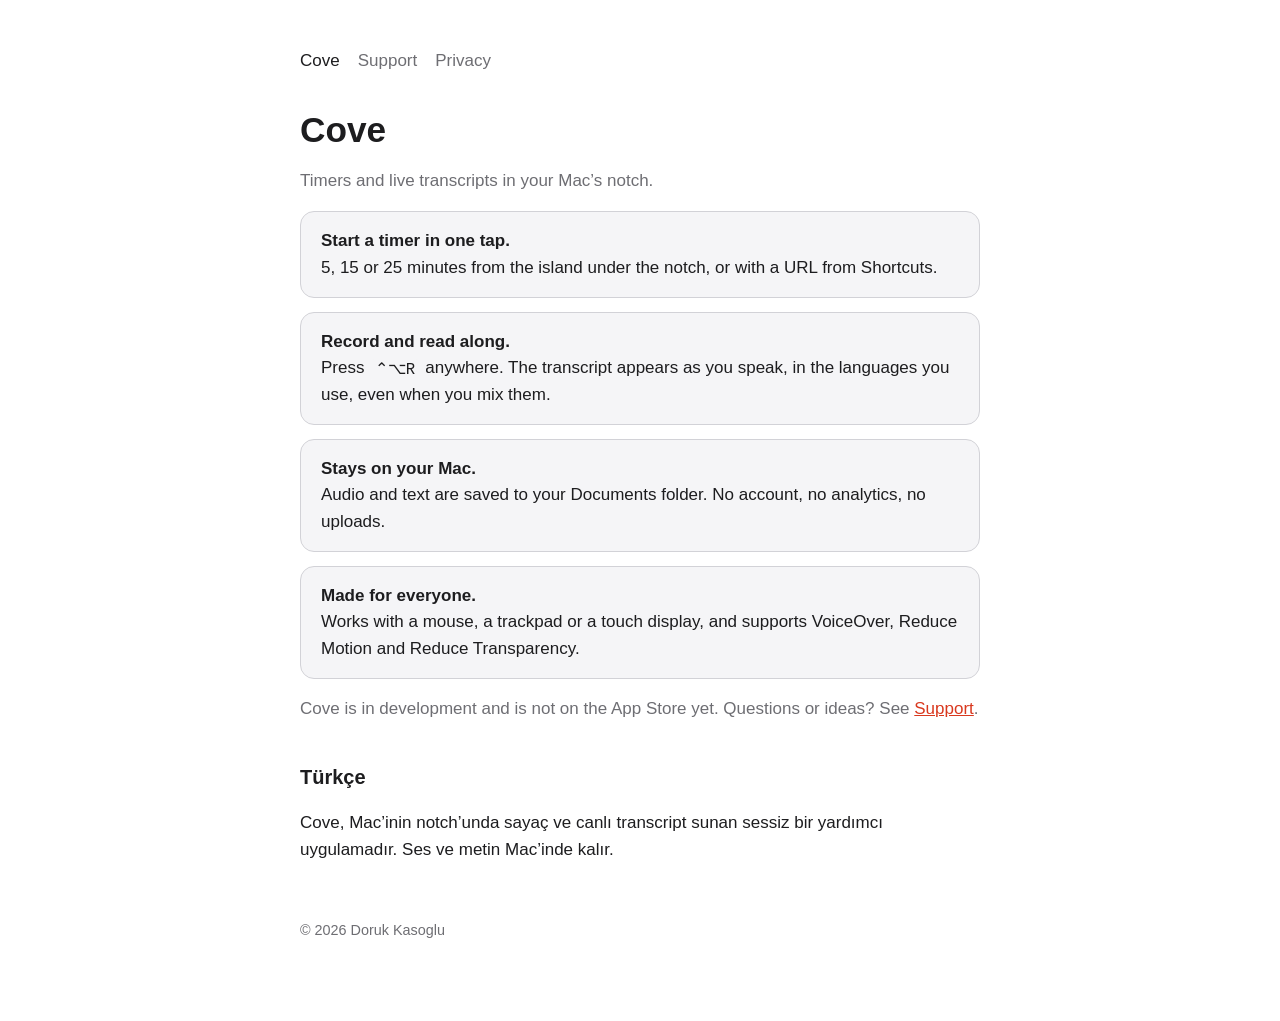
==== index.html @ 075121c5 "Add Cove landing, support and privacy pages" ====
<!doctype html>
<html lang="en"><head><meta charset="utf-8"><meta name="viewport" content="width=device-width, initial-scale=1">
<title>Cove: timers and live transcripts in your notch</title><meta name="description" content="A quiet utility for the Mac notch: timers, voice recording with live transcripts, all on your Mac.">
<style>
:root{--bg:#fff;--fg:#1d1d1f;--mut:#6e6e73;--acc:#d9381e;--card:#f5f5f7;--line:#d2d2d7}
@media (prefers-color-scheme:dark){:root{--bg:#111;--fg:#f5f5f7;--mut:#a1a1a6;--acc:#ff6a4d;--card:#1c1c1e;--line:#38383a}}
*{box-sizing:border-box}body{margin:0;background:var(--bg);color:var(--fg);font:17px/1.55 -apple-system,BlinkMacSystemFont,"SF Pro Text",Helvetica,Arial,sans-serif}
main{max-width:720px;margin:0 auto;padding:48px 20px 80px}nav{display:flex;gap:18px;flex-wrap:wrap;margin-bottom:36px}nav a{color:var(--mut);text-decoration:none}nav a:hover,nav a[aria-current]{color:var(--fg)}
h1{font-size:2.2rem;line-height:1.15;margin:0 0 .4em}h2{font-size:1.25rem;margin:2em 0 .4em}p,li{color:var(--fg)}.mut{color:var(--mut)}
a{color:var(--acc)}.card{background:var(--card);border:1px solid var(--line);border-radius:14px;padding:16px 20px;margin:14px 0}code{background:var(--card);padding:.1em .35em;border-radius:5px;font-size:.92em}
footer{margin-top:56px;color:var(--mut);font-size:.9rem}
</style></head><body><main>
<nav><a href="index.html" aria-current="page">Cove</a><a href="support.html" >Support</a><a href="privacy.html" >Privacy</a></nav>

<h1>Cove</h1>
<p class="mut">Timers and live transcripts in your Mac&rsquo;s notch.</p>
<div class="card"><strong>Start a timer in one tap.</strong><br>5, 15 or 25 minutes from the island under the notch, or with a URL from Shortcuts.</div>
<div class="card"><strong>Record and read along.</strong><br>Press <code>&#8963;&#8997;R</code> anywhere. The transcript appears as you speak, in the languages you use, even when you mix them.</div>
<div class="card"><strong>Stays on your Mac.</strong><br>Audio and text are saved to your Documents folder. No account, no analytics, no uploads.</div>
<div class="card"><strong>Made for everyone.</strong><br>Works with a mouse, a trackpad or a touch display, and supports VoiceOver, Reduce Motion and Reduce Transparency.</div>
<p class="mut">Cove is in development and is not on the App Store yet. Questions or ideas? See <a href="support.html">Support</a>.</p>
<h2>T&uuml;rk&ccedil;e</h2>
<p>Cove, Mac&rsquo;inin notch&rsquo;unda saya&ccedil; ve canl&#305; transcript sunan sessiz bir yard&#305;mc&#305; uygulamad&#305;r. Ses ve metin Mac&rsquo;inde kal&#305;r.</p>
<footer>&copy; 2026 Doruk Kasoglu</footer></main></body></html>
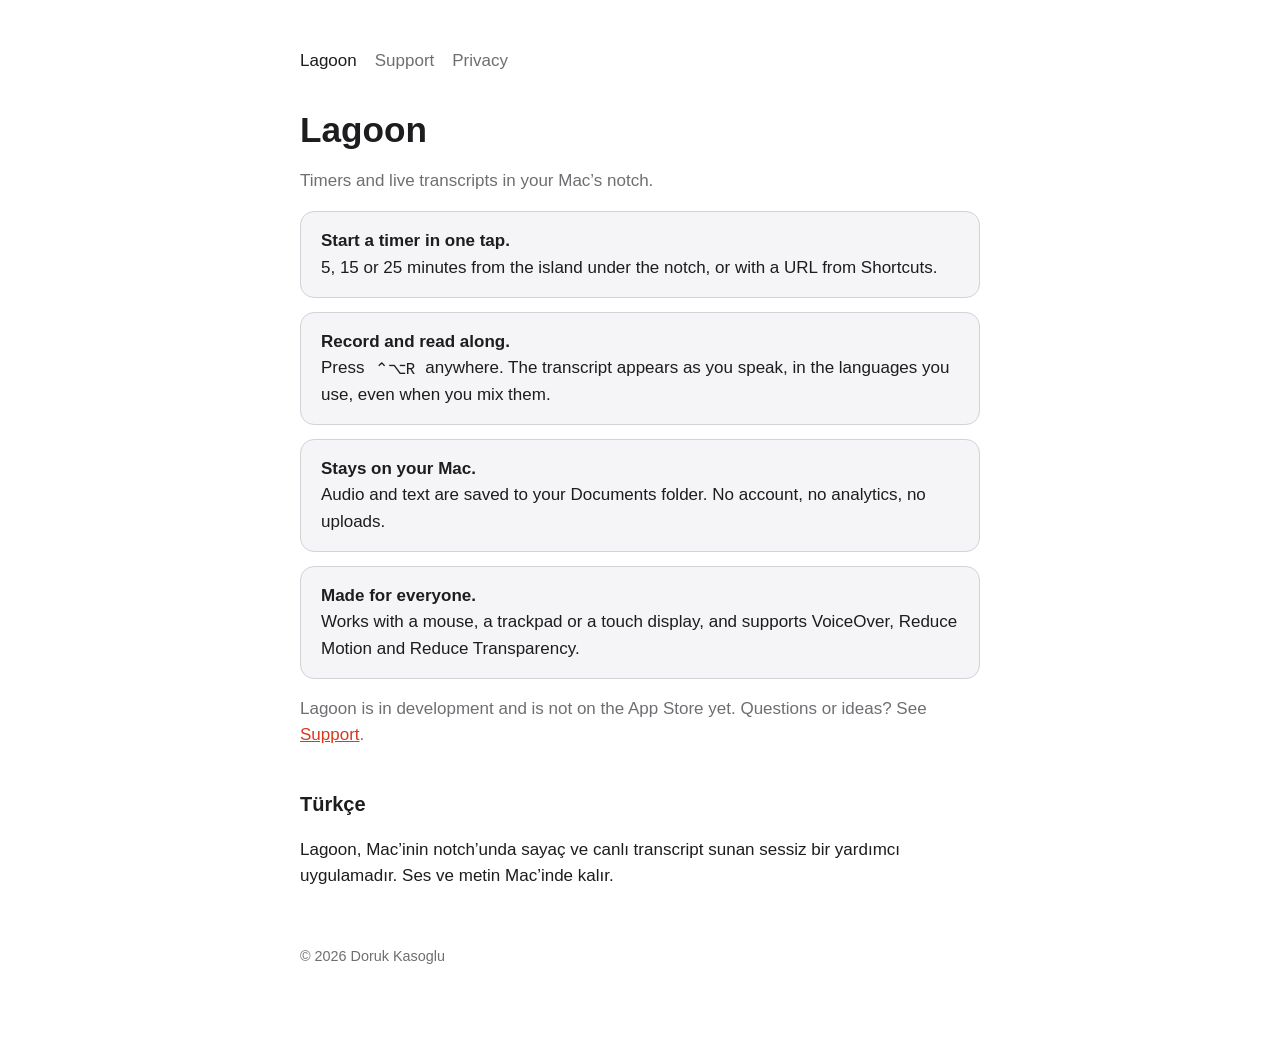
==== commit 76d05998: "Rename the site to Lagoon Co-Authored-By: Claude Sonnet 5.5 <noreply@anthropic.com>" ====
--- a/index.html
+++ b/index.html
@@ -1,6 +1,6 @@
 <!doctype html>
 <html lang="en"><head><meta charset="utf-8"><meta name="viewport" content="width=device-width, initial-scale=1">
-<title>Cove: timers and live transcripts in your notch</title><meta name="description" content="A quiet utility for the Mac notch: timers, voice recording with live transcripts, all on your Mac.">
+<title>Lagoon: timers and live transcripts in your notch</title><meta name="description" content="A quiet utility for the Mac notch: timers, voice recording with live transcripts, all on your Mac.">
 <style>
 :root{--bg:#fff;--fg:#1d1d1f;--mut:#6e6e73;--acc:#d9381e;--card:#f5f5f7;--line:#d2d2d7}
 @media (prefers-color-scheme:dark){:root{--bg:#111;--fg:#f5f5f7;--mut:#a1a1a6;--acc:#ff6a4d;--card:#1c1c1e;--line:#38383a}}
@@ -10,15 +10,15 @@
 a{color:var(--acc)}.card{background:var(--card);border:1px solid var(--line);border-radius:14px;padding:16px 20px;margin:14px 0}code{background:var(--card);padding:.1em .35em;border-radius:5px;font-size:.92em}
 footer{margin-top:56px;color:var(--mut);font-size:.9rem}
 </style></head><body><main>
-<nav><a href="index.html" aria-current="page">Cove</a><a href="support.html" >Support</a><a href="privacy.html" >Privacy</a></nav>
+<nav><a href="index.html" aria-current="page">Lagoon</a><a href="support.html" >Support</a><a href="privacy.html" >Privacy</a></nav>
 
-<h1>Cove</h1>
+<h1>Lagoon</h1>
 <p class="mut">Timers and live transcripts in your Mac&rsquo;s notch.</p>
 <div class="card"><strong>Start a timer in one tap.</strong><br>5, 15 or 25 minutes from the island under the notch, or with a URL from Shortcuts.</div>
 <div class="card"><strong>Record and read along.</strong><br>Press <code>&#8963;&#8997;R</code> anywhere. The transcript appears as you speak, in the languages you use, even when you mix them.</div>
 <div class="card"><strong>Stays on your Mac.</strong><br>Audio and text are saved to your Documents folder. No account, no analytics, no uploads.</div>
 <div class="card"><strong>Made for everyone.</strong><br>Works with a mouse, a trackpad or a touch display, and supports VoiceOver, Reduce Motion and Reduce Transparency.</div>
-<p class="mut">Cove is in development and is not on the App Store yet. Questions or ideas? See <a href="support.html">Support</a>.</p>
+<p class="mut">Lagoon is in development and is not on the App Store yet. Questions or ideas? See <a href="support.html">Support</a>.</p>
 <h2>T&uuml;rk&ccedil;e</h2>
-<p>Cove, Mac&rsquo;inin notch&rsquo;unda saya&ccedil; ve canl&#305; transcript sunan sessiz bir yard&#305;mc&#305; uygulamad&#305;r. Ses ve metin Mac&rsquo;inde kal&#305;r.</p>
+<p>Lagoon, Mac&rsquo;inin notch&rsquo;unda saya&ccedil; ve canl&#305; transcript sunan sessiz bir yard&#305;mc&#305; uygulamad&#305;r. Ses ve metin Mac&rsquo;inde kal&#305;r.</p>
 <footer>&copy; 2026 Doruk Kasoglu</footer></main></body></html>
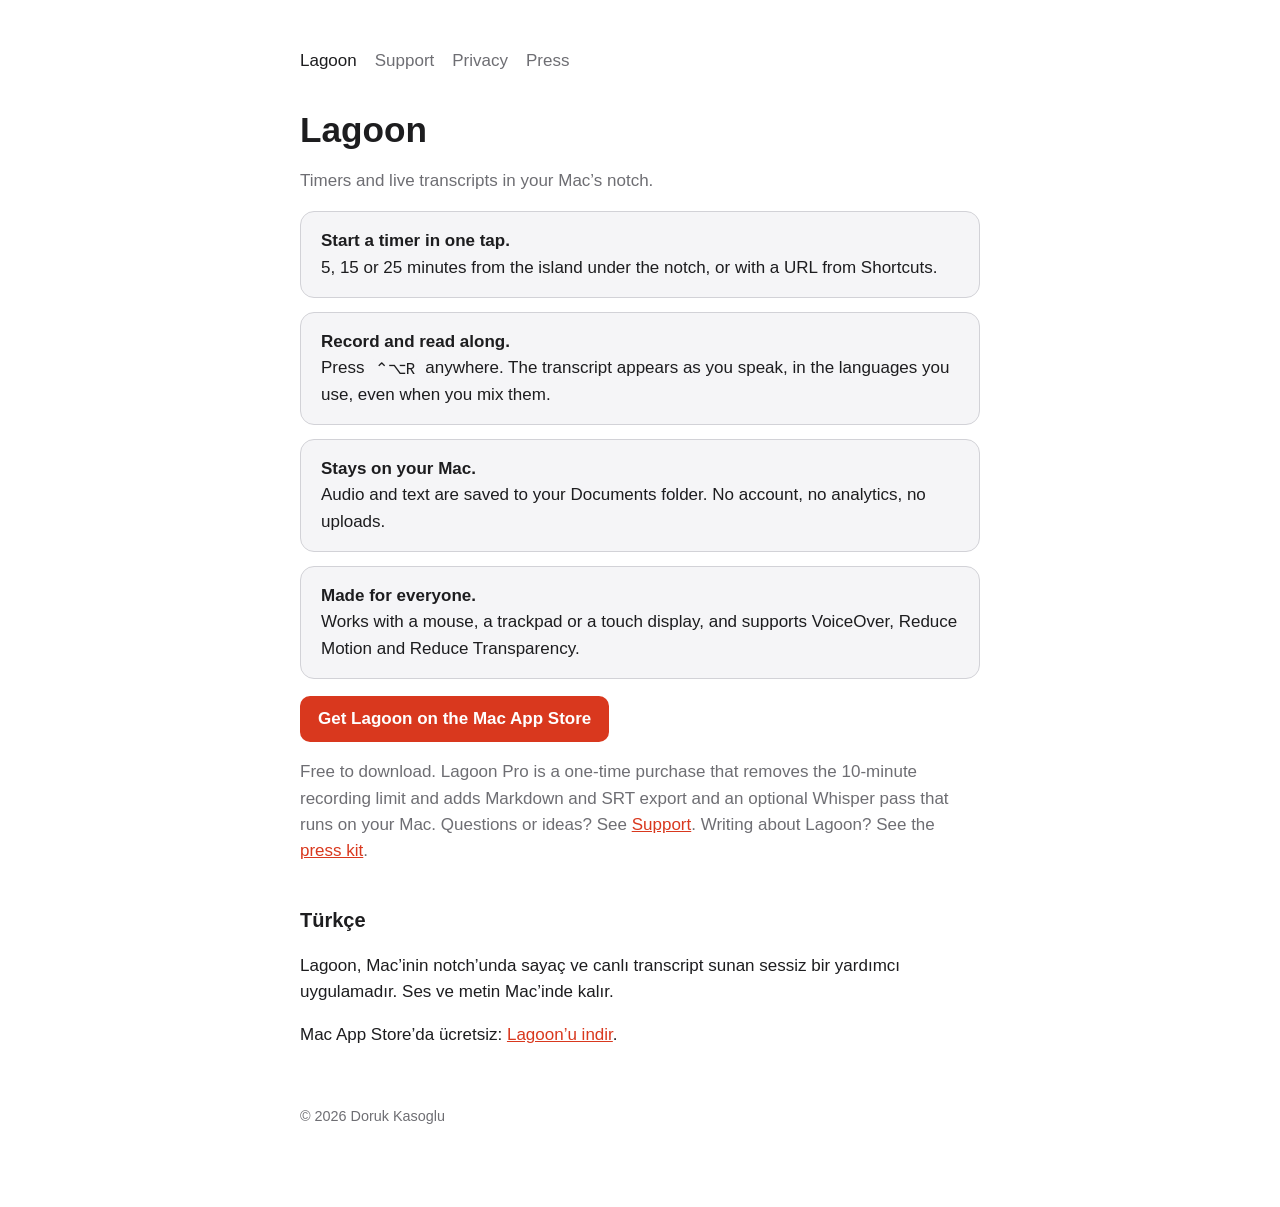
==== commit 7244801f: "Add press kit page and App Store link Co-Authored-By: Claude Opus 5.5 <noreply@anthropic.com> Claude" ====
--- a/index.html
+++ b/index.html
@@ -9,8 +9,9 @@
 h1{font-size:2.2rem;line-height:1.15;margin:0 0 .4em}h2{font-size:1.25rem;margin:2em 0 .4em}p,li{color:var(--fg)}.mut{color:var(--mut)}
 a{color:var(--acc)}.card{background:var(--card);border:1px solid var(--line);border-radius:14px;padding:16px 20px;margin:14px 0}code{background:var(--card);padding:.1em .35em;border-radius:5px;font-size:.92em}
 footer{margin-top:56px;color:var(--mut);font-size:.9rem}
+.btn{display:inline-block;background:var(--acc);color:#fff;text-decoration:none;padding:10px 18px;border-radius:10px;font-weight:600}
 </style></head><body><main>
-<nav><a href="index.html" aria-current="page">Lagoon</a><a href="support.html" >Support</a><a href="privacy.html" >Privacy</a></nav>
+<nav><a href="index.html" aria-current="page">Lagoon</a><a href="support.html" >Support</a><a href="privacy.html" >Privacy</a><a href="press.html" >Press</a></nav>
 
 <h1>Lagoon</h1>
 <p class="mut">Timers and live transcripts in your Mac&rsquo;s notch.</p>
@@ -18,7 +19,9 @@
 <div class="card"><strong>Record and read along.</strong><br>Press <code>&#8963;&#8997;R</code> anywhere. The transcript appears as you speak, in the languages you use, even when you mix them.</div>
 <div class="card"><strong>Stays on your Mac.</strong><br>Audio and text are saved to your Documents folder. No account, no analytics, no uploads.</div>
 <div class="card"><strong>Made for everyone.</strong><br>Works with a mouse, a trackpad or a touch display, and supports VoiceOver, Reduce Motion and Reduce Transparency.</div>
-<p class="mut">Lagoon is in development and is not on the App Store yet. Questions or ideas? See <a href="support.html">Support</a>.</p>
+<p><a class="btn" href="https://apps.apple.com/app/id6828983918">Get Lagoon on the Mac App Store</a></p>
+<p class="mut">Free to download. Lagoon Pro is a one-time purchase that removes the 10-minute recording limit and adds Markdown and SRT export and an optional Whisper pass that runs on your Mac. Questions or ideas? See <a href="support.html">Support</a>. Writing about Lagoon? See the <a href="press.html">press kit</a>.</p>
 <h2>T&uuml;rk&ccedil;e</h2>
 <p>Lagoon, Mac&rsquo;inin notch&rsquo;unda saya&ccedil; ve canl&#305; transcript sunan sessiz bir yard&#305;mc&#305; uygulamad&#305;r. Ses ve metin Mac&rsquo;inde kal&#305;r.</p>
+<p>Mac App Store&rsquo;da &uuml;cretsiz: <a href="https://apps.apple.com/tr/app/id6828983918">Lagoon&rsquo;u indir</a>.</p>
 <footer>&copy; 2026 Doruk Kasoglu</footer></main></body></html>
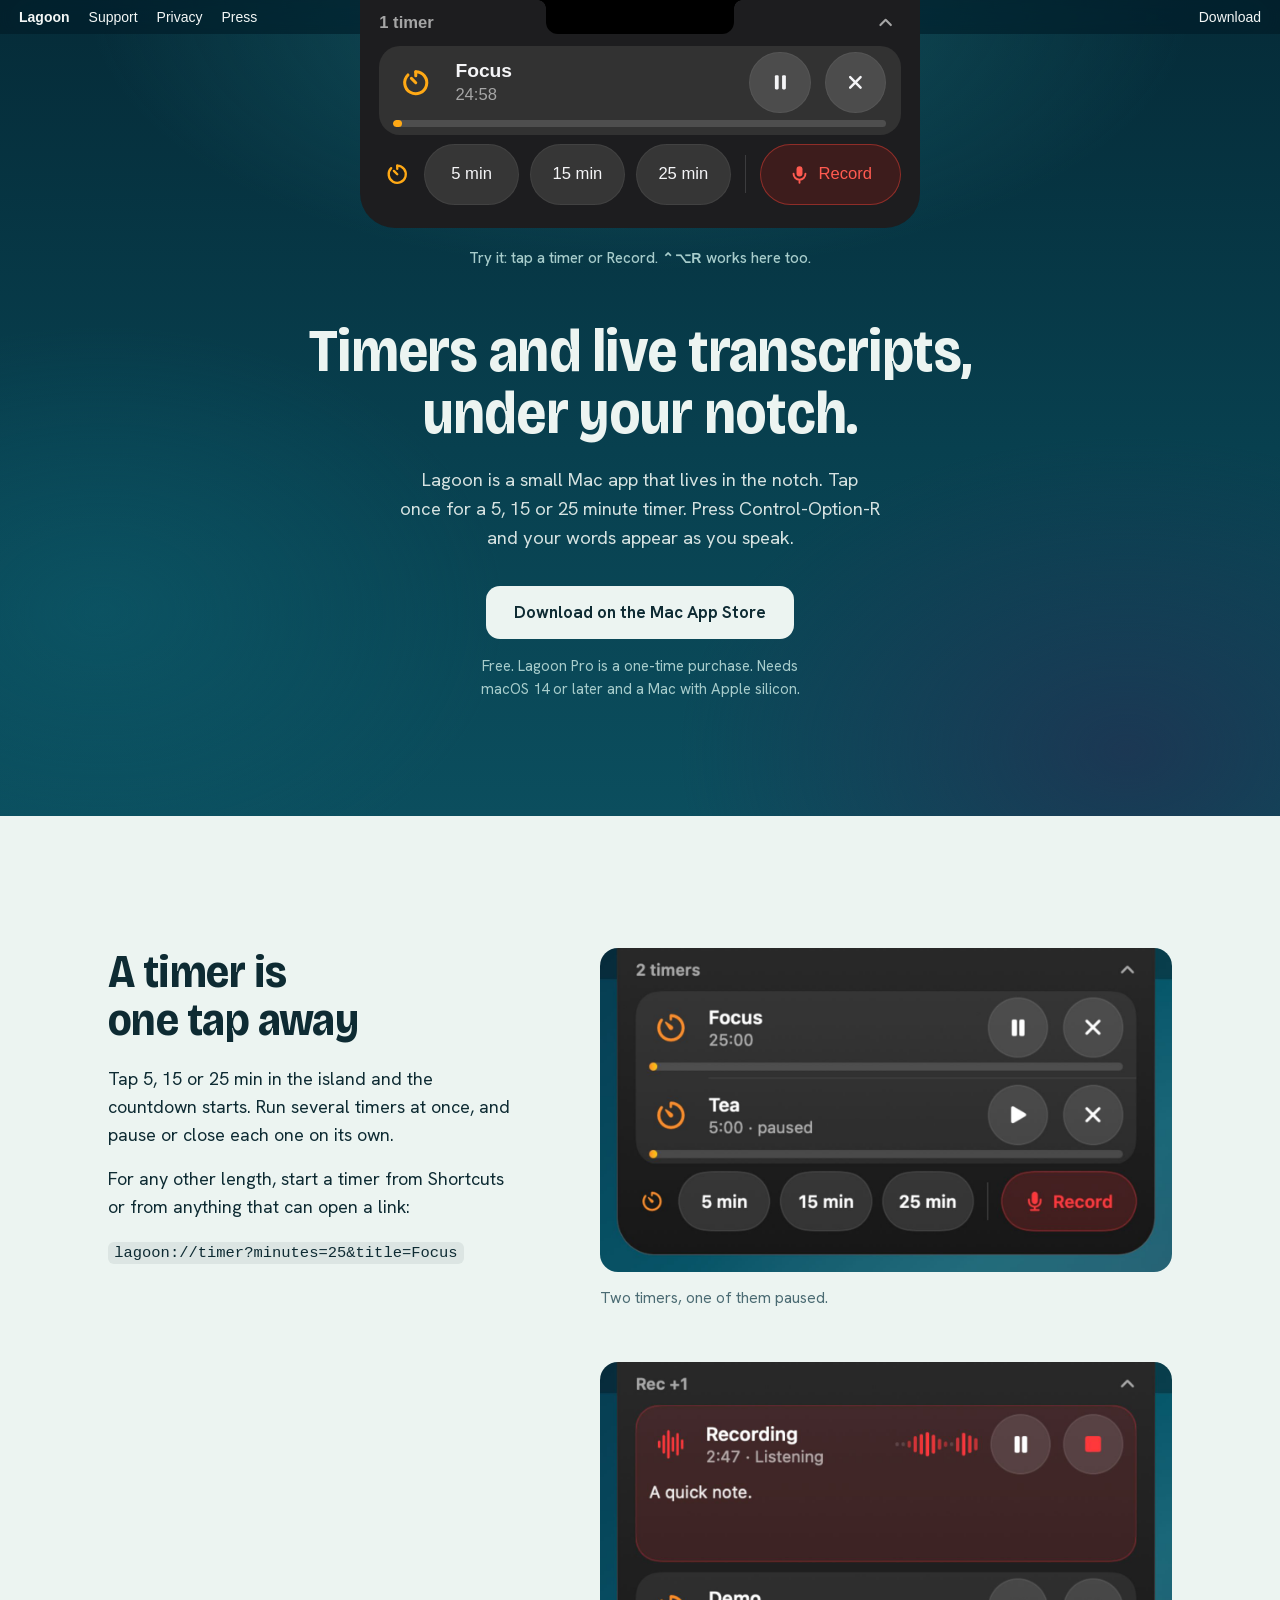
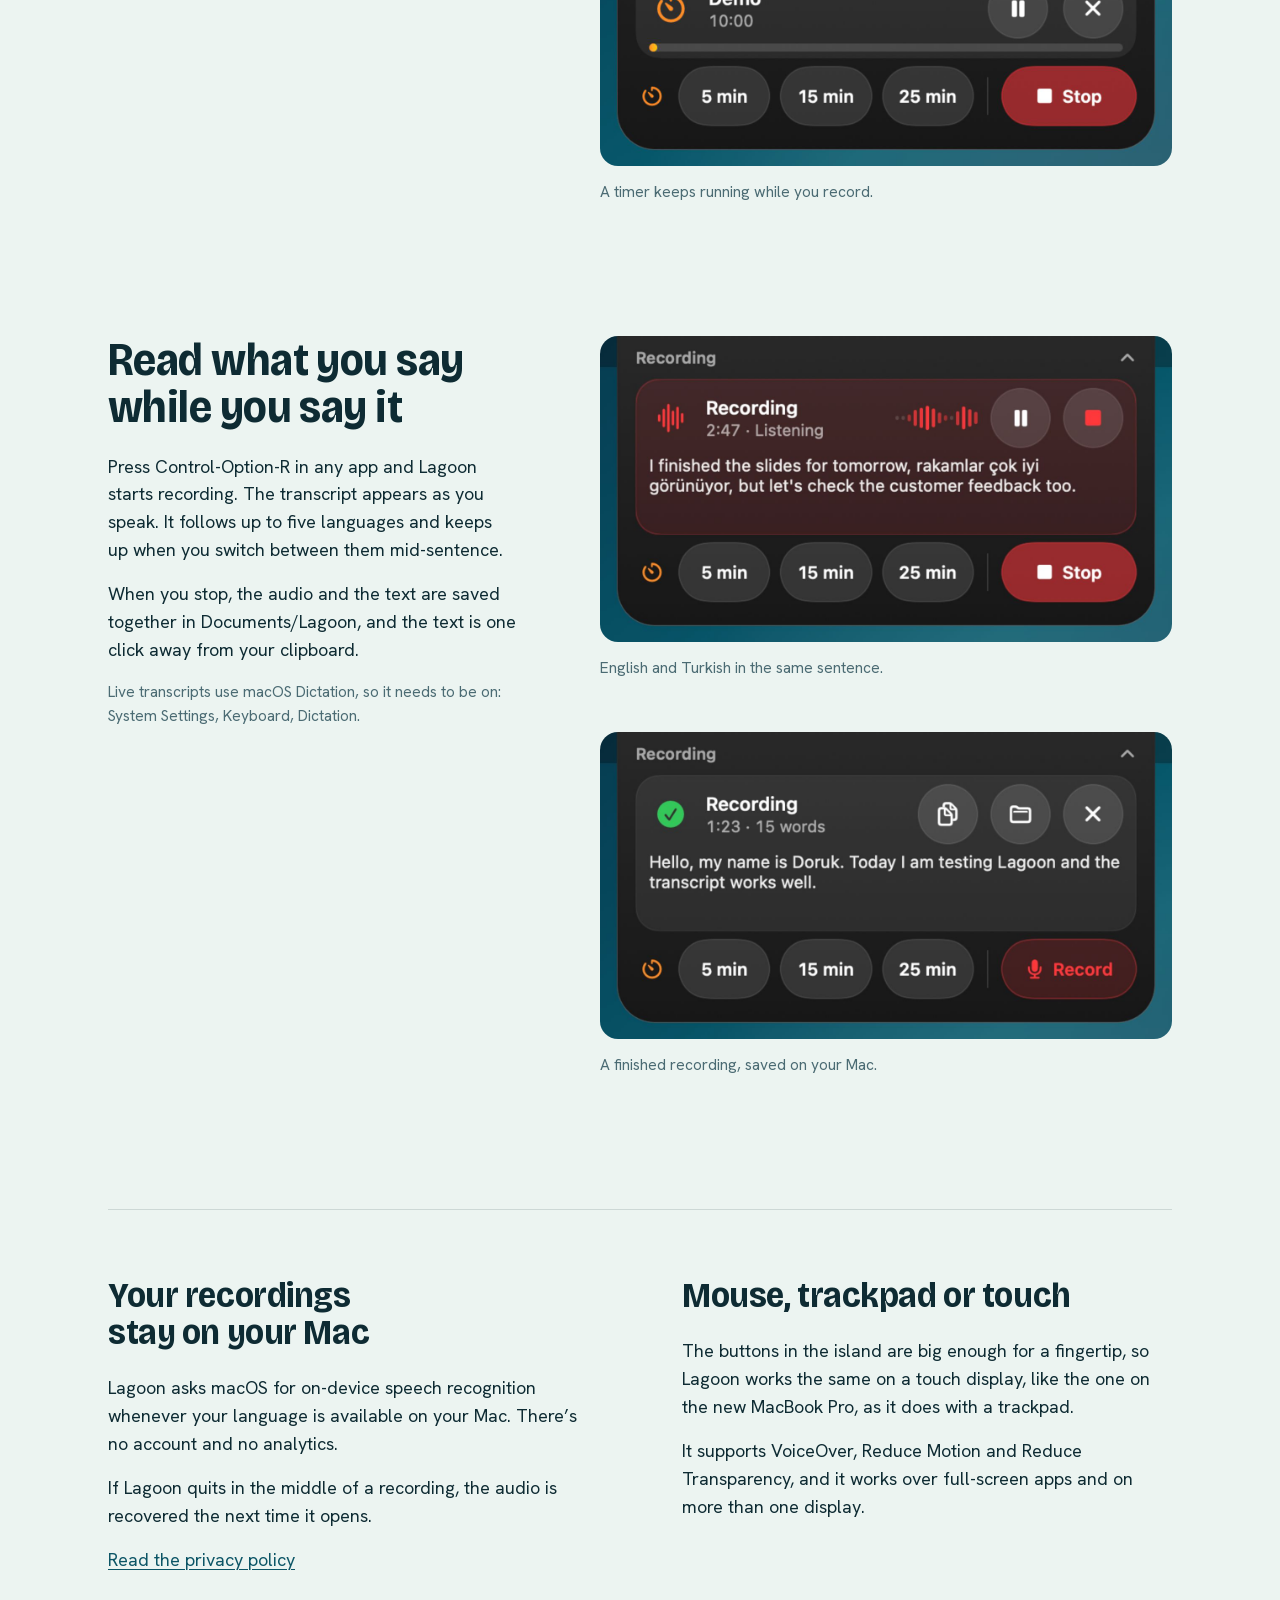
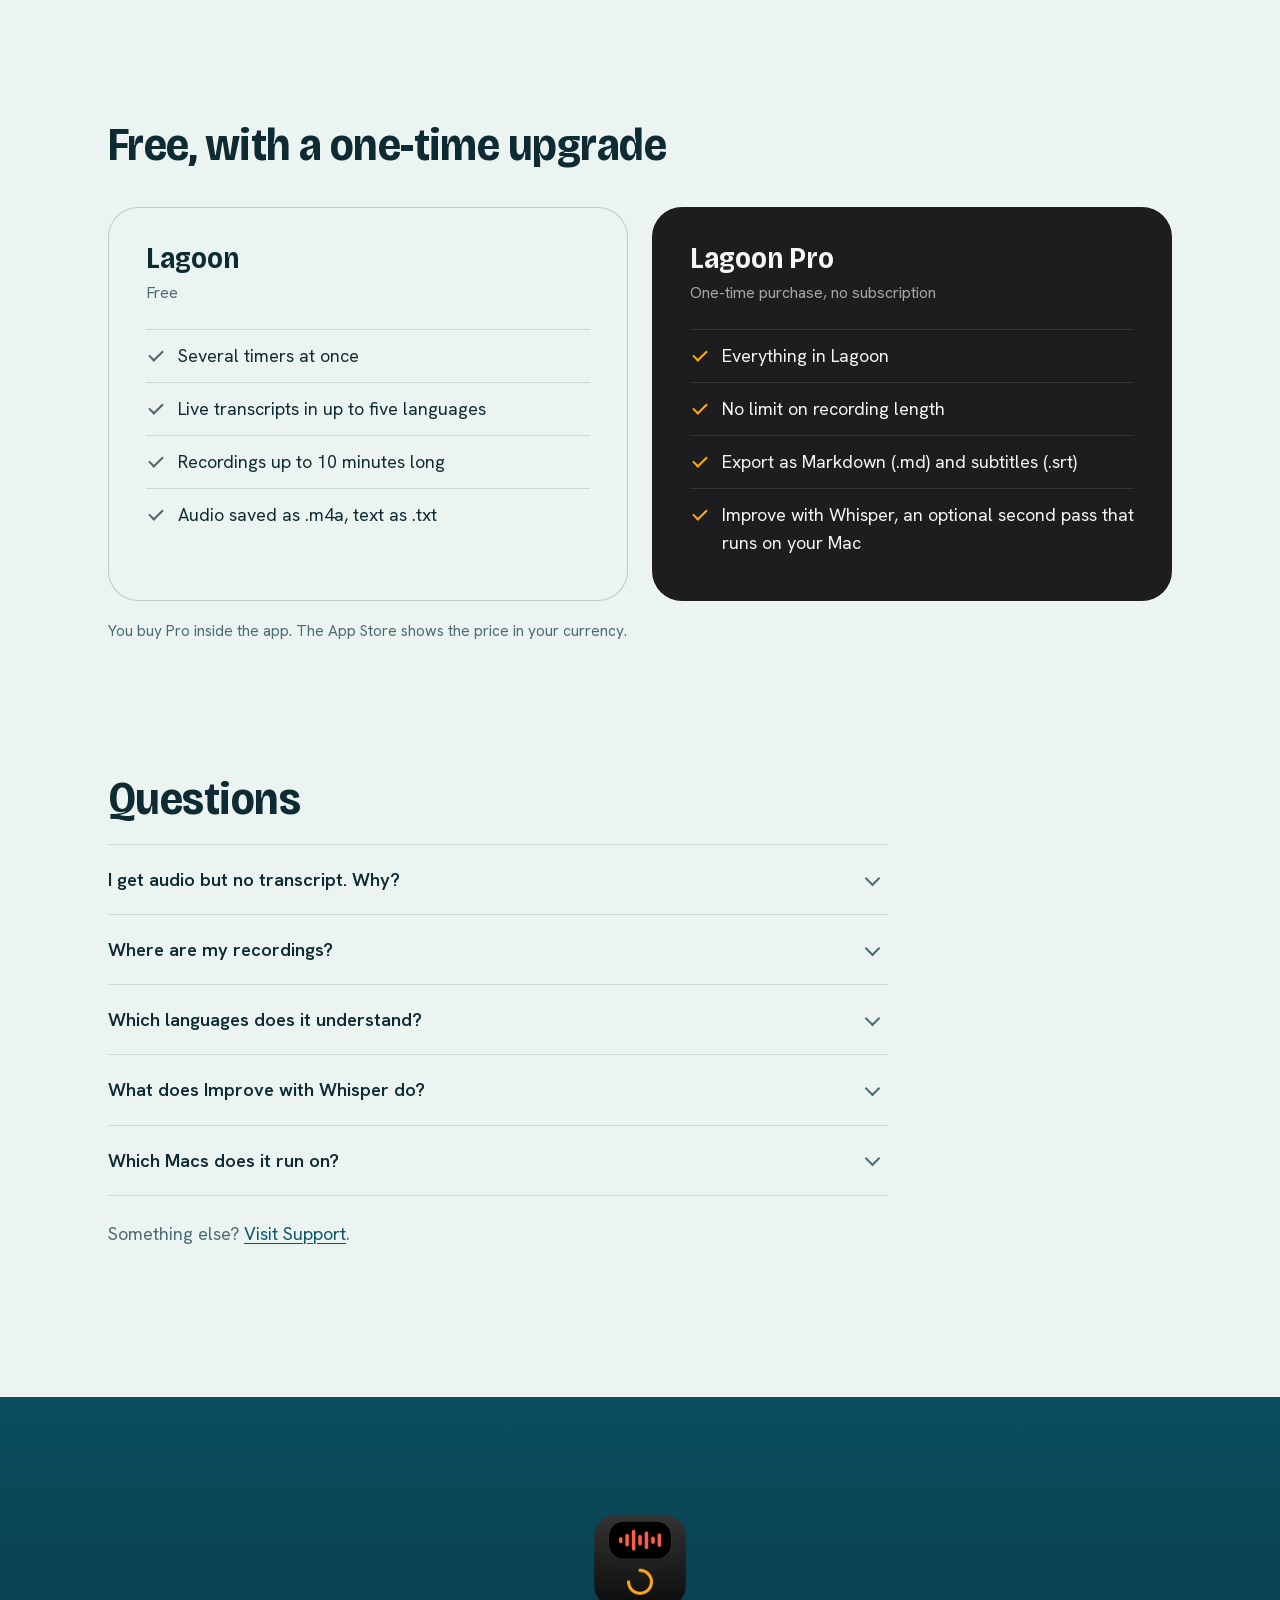
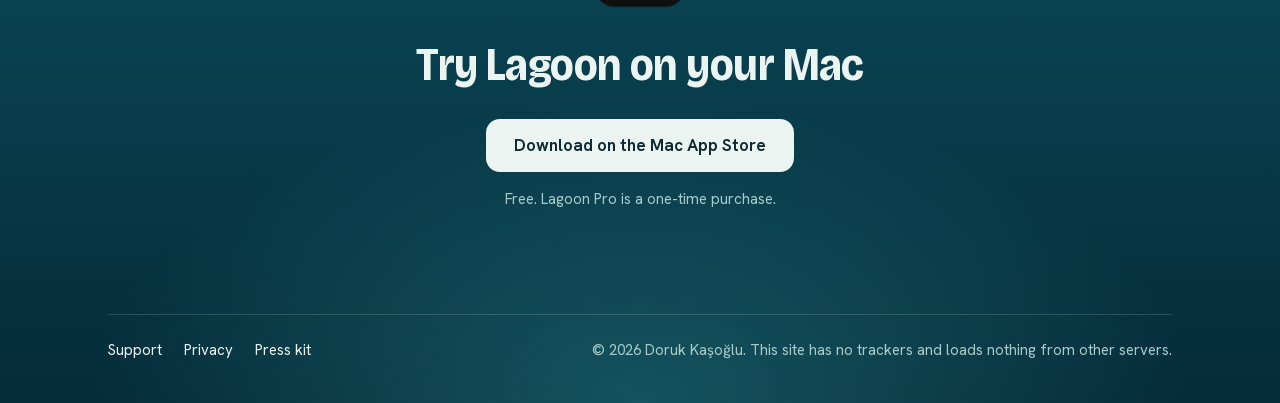
==== commit 118ce9e3: "Build the Lagoon landing page The home page is now a full landing page: the site navigation sits in " ====
--- a/index.html
+++ b/index.html
@@ -1,27 +1,187 @@
 <!doctype html>
-<html lang="en"><head><meta charset="utf-8"><meta name="viewport" content="width=device-width, initial-scale=1">
-<title>Lagoon: timers and live transcripts in your notch</title><meta name="description" content="A quiet utility for the Mac notch: timers, voice recording with live transcripts, all on your Mac.">
-<style>
-:root{--bg:#fff;--fg:#1d1d1f;--mut:#6e6e73;--acc:#d9381e;--card:#f5f5f7;--line:#d2d2d7}
-@media (prefers-color-scheme:dark){:root{--bg:#111;--fg:#f5f5f7;--mut:#a1a1a6;--acc:#ff6a4d;--card:#1c1c1e;--line:#38383a}}
-*{box-sizing:border-box}body{margin:0;background:var(--bg);color:var(--fg);font:17px/1.55 -apple-system,BlinkMacSystemFont,"SF Pro Text",Helvetica,Arial,sans-serif}
-main{max-width:720px;margin:0 auto;padding:48px 20px 80px}nav{display:flex;gap:18px;flex-wrap:wrap;margin-bottom:36px}nav a{color:var(--mut);text-decoration:none}nav a:hover,nav a[aria-current]{color:var(--fg)}
-h1{font-size:2.2rem;line-height:1.15;margin:0 0 .4em}h2{font-size:1.25rem;margin:2em 0 .4em}p,li{color:var(--fg)}.mut{color:var(--mut)}
-a{color:var(--acc)}.card{background:var(--card);border:1px solid var(--line);border-radius:14px;padding:16px 20px;margin:14px 0}code{background:var(--card);padding:.1em .35em;border-radius:5px;font-size:.92em}
-footer{margin-top:56px;color:var(--mut);font-size:.9rem}
-.btn{display:inline-block;background:var(--acc);color:#fff;text-decoration:none;padding:10px 18px;border-radius:10px;font-weight:600}
-</style></head><body><main>
-<nav><a href="index.html" aria-current="page">Lagoon</a><a href="support.html" >Support</a><a href="privacy.html" >Privacy</a><a href="press.html" >Press</a></nav>
+<html lang="en">
+<head>
+<meta charset="utf-8">
+<meta name="viewport" content="width=device-width, initial-scale=1">
+<title>Lagoon: timers and live transcripts in your Mac’s notch</title>
+<meta name="description" content="Lagoon is a free Mac app that lives in the notch: one-tap timers, and recordings with a live transcript in up to five languages, saved on your Mac.">
+<link rel="canonical" href="https://drghostling.github.io/lagoon-site/">
+<meta name="theme-color" content="#052B38">
+<link rel="icon" type="image/png" sizes="64x64" href="img/favicon-64.png">
+<link rel="apple-touch-icon" href="img/apple-touch-icon.png">
+<meta property="og:type" content="website">
+<meta property="og:site_name" content="Lagoon">
+<meta property="og:title" content="Lagoon: timers and live transcripts in your Mac’s notch">
+<meta property="og:description" content="One-tap timers, and recordings with a live transcript in up to five languages. Free on the Mac App Store.">
+<meta property="og:url" content="https://drghostling.github.io/lagoon-site/">
+<meta property="og:image" content="https://drghostling.github.io/lagoon-site/img/og.jpg">
+<meta property="og:image:width" content="1200">
+<meta property="og:image:height" content="630">
+<meta property="og:image:alt" content="Lagoon’s island under the Mac notch, showing a live transcript that mixes English and Turkish">
+<meta name="twitter:card" content="summary_large_image">
+<link rel="preload" href="fonts/bricolage-grotesque-latin.woff2" as="font" type="font/woff2" crossorigin>
+<link rel="stylesheet" href="styles.css">
+<script type="application/ld+json">{"@context":"https://schema.org","@type":"SoftwareApplication","name":"Lagoon: Notch Timer & Notes","operatingSystem":"macOS 14 or later","url":"https://drghostling.github.io/lagoon-site/","downloadUrl":"https://apps.apple.com/app/lagoon-notch-timer-notes/id6828983918?mt=12","offers":{"@type":"Offer","price":"0","priceCurrency":"USD"}}</script>
+</head>
+<body class="has-island">
+<a class="skip" href="#main">Skip to content</a>
+<div class="notch" aria-hidden="true"></div>
+<header class="menubar">
+  <nav aria-label="Site">
+    <a class="app" href="./" aria-current="page">Lagoon</a>
+    <a href="support.html">Support</a>
+    <a href="privacy.html">Privacy</a>
+    <a href="press.html">Press</a>
+  </nav>
+  <a href="https://apps.apple.com/app/lagoon-notch-timer-notes/id6828983918?mt=12">Download</a>
+</header>
 
-<h1>Lagoon</h1>
-<p class="mut">Timers and live transcripts in your Mac&rsquo;s notch.</p>
-<div class="card"><strong>Start a timer in one tap.</strong><br>5, 15 or 25 minutes from the island under the notch, or with a URL from Shortcuts.</div>
-<div class="card"><strong>Record and read along.</strong><br>Press <code>&#8963;&#8997;R</code> anywhere. The transcript appears as you speak, in the languages you use, even when you mix them.</div>
-<div class="card"><strong>Stays on your Mac.</strong><br>Audio and text are saved to your Documents folder. No account, no analytics, no uploads.</div>
-<div class="card"><strong>Made for everyone.</strong><br>Works with a mouse, a trackpad or a touch display, and supports VoiceOver, Reduce Motion and Reduce Transparency.</div>
-<p><a class="btn" href="https://apps.apple.com/app/id6828983918">Get Lagoon on the Mac App Store</a></p>
-<p class="mut">Free to download. Lagoon Pro is a one-time purchase that removes the 10-minute recording limit and adds Markdown and SRT export and an optional Whisper pass that runs on your Mac. Questions or ideas? See <a href="support.html">Support</a>. Writing about Lagoon? See the <a href="press.html">press kit</a>.</p>
-<h2>T&uuml;rk&ccedil;e</h2>
-<p>Lagoon, Mac&rsquo;inin notch&rsquo;unda saya&ccedil; ve canl&#305; transcript sunan sessiz bir yard&#305;mc&#305; uygulamad&#305;r. Ses ve metin Mac&rsquo;inde kal&#305;r.</p>
-<p>Mac App Store&rsquo;da &uuml;cretsiz: <a href="https://apps.apple.com/tr/app/id6828983918">Lagoon&rsquo;u indir</a>.</p>
-<footer>&copy; 2026 Doruk Kasoglu</footer></main></body></html>+<main id="main">
+<section class="hero on-dark" data-dark aria-labelledby="hero-h">
+  <div class="island" id="island" role="group" aria-label="Lagoon, working demo">
+    <div class="i-inner">
+      <div class="i-head"><span id="i-label">1 timer</span><svg viewBox="0 0 24 24" aria-hidden="true" focusable="false"><path d="M5.5 15l6.5-6.5 6.5 6.5" fill="none" stroke="currentColor" stroke-width="2.6" stroke-linecap="round" stroke-linejoin="round"/></svg></div>
+      <div class="i-list" id="i-list"><div class="group"><div class="t-row"><div class="t-main"><svg viewBox="0 0 24 24" aria-hidden="true" focusable="false" class="glyph"><path d="M12 3.6a8.4 8.4 0 1 1-5.94 2.46" fill="none" stroke="currentColor" stroke-width="2.3" stroke-linecap="round"/><path d="M12 3.6v3.1M12 12 8.7 8.7" fill="none" stroke="currentColor" stroke-width="2.3" stroke-linecap="round"/></svg><div><div class="t-title">Focus</div><div class="t-sub">25:00</div></div><div class="btns"><button type="button" class="ib" aria-label="Pause Focus"><svg viewBox="0 0 24 24" aria-hidden="true" focusable="false"><rect x="6.2" y="4.5" width="4" height="15" rx="1.2" fill="currentColor"/><rect x="13.8" y="4.5" width="4" height="15" rx="1.2" fill="currentColor"/></svg></button><button type="button" class="ib" aria-label="Close Focus"><svg viewBox="0 0 24 24" aria-hidden="true" focusable="false"><path d="M6.5 6.5l11 11M17.5 6.5l-11 11" fill="none" stroke="currentColor" stroke-width="2.6" stroke-linecap="round"/></svg></button></div></div><div class="t-bar" aria-hidden="true"><i></i></div></div></div></div>
+      <div class="chips">
+        <svg viewBox="0 0 24 24" aria-hidden="true" focusable="false" class="glyph"><path d="M12 3.6a8.4 8.4 0 1 1-5.94 2.46" fill="none" stroke="currentColor" stroke-width="2.3" stroke-linecap="round"/><path d="M12 3.6v3.1M12 12 8.7 8.7" fill="none" stroke="currentColor" stroke-width="2.3" stroke-linecap="round"/></svg>
+        <button type="button" class="chip" data-min="5">5 min</button>
+        <button type="button" class="chip" data-min="15">15 min</button>
+        <button type="button" class="chip" data-min="25">25 min</button>
+        <span class="sep" aria-hidden="true"></span>
+        <button type="button" class="chip rec" id="rec"><svg viewBox="0 0 24 24" aria-hidden="true" focusable="false"><rect x="8.6" y="2.6" width="6.8" height="11.6" rx="3.4" fill="currentColor"/><path d="M5.2 11.2a6.8 6.8 0 0 0 13.6 0M12 18v3.4" fill="none" stroke="currentColor" stroke-width="2.2" stroke-linecap="round"/></svg><span>Record</span></button>
+      </div>
+    </div>
+  </div>
+  <p class="sr" id="demo-live" aria-live="polite"></p>
+  <p class="hint">Try it: tap a timer or Record.<span class="kbd-only"> <kbd>⌃⌥R</kbd> works here too.</span></p>
+
+  <h1 id="hero-h">Timers and live transcripts, under your notch.</h1>
+  <p class="lede">Lagoon is a small Mac app that lives in the notch. Tap once for a 5, 15 or 25 minute timer. Press Control-Option-R and your words appear as you speak.</p>
+  <a class="cta" href="https://apps.apple.com/app/lagoon-notch-timer-notes/id6828983918?mt=12">Download on the Mac App Store</a>
+  <p class="cta-note">Free. Lagoon Pro is a one-time purchase. Needs macOS 14 or later and a Mac with Apple silicon.</p>
+</section>
+
+<div class="wrap">
+  <section class="feature" id="timers" aria-labelledby="timers-h">
+    <div class="copy">
+      <h2 class="h2" id="timers-h">A timer is one tap away</h2>
+      <p>Tap 5, 15 or 25 min in the island and the countdown starts. Run several timers at once, and pause or close each one on its own.</p>
+      <p>For any other length, start a timer from Shortcuts or from anything that can open a link:</p>
+      <p><code>lagoon://timer?minutes=25&amp;title=Focus</code></p>
+    </div>
+    <div class="shots">
+      <figure>
+        <img src="img/crop-lagoon-1-timers.jpg" width="1360" height="770" loading="lazy" alt="The island with two timers: Focus at 25:00, and Tea at 5:00 and paused.">
+        <figcaption>Two timers, one of them paused.</figcaption>
+      </figure>
+      <figure>
+        <img src="img/crop-lagoon-4-both.jpg" width="1360" height="960" loading="lazy" alt="A recording in progress, with a ten-minute timer running below it.">
+        <figcaption>A timer keeps running while you record.</figcaption>
+      </figure>
+    </div>
+  </section>
+
+  <section class="feature" id="transcripts" aria-labelledby="transcripts-h">
+    <div class="copy">
+      <h2 class="h2" id="transcripts-h">Read what you say while you say it</h2>
+      <p>Press Control-Option-R in any app and Lagoon starts recording. The transcript appears as you speak. It follows up to five languages and keeps up when you switch between them mid-sentence.</p>
+      <p>When you stop, the audio and the text are saved together in Documents/Lagoon, and the text is one click away from your clipboard.</p>
+      <p class="note">Live transcripts use macOS Dictation, so it needs to be on: System Settings, Keyboard, Dictation.</p>
+    </div>
+    <div class="shots">
+      <figure>
+        <img src="img/crop-lagoon-3-mixed.jpg" width="1360" height="730" loading="lazy" alt="A live transcript that moves from English to Turkish and back within one sentence.">
+        <figcaption>English and Turkish in the same sentence.</figcaption>
+      </figure>
+      <figure>
+        <img src="img/crop-lagoon-5-saved.jpg" width="1360" height="730" loading="lazy" alt="A finished recording with its transcript, and buttons to copy the text or open its folder.">
+        <figcaption>A finished recording, saved on your Mac.</figcaption>
+      </figure>
+    </div>
+  </section>
+
+  <div class="duo">
+    <section aria-labelledby="privacy-h">
+      <h2 class="h2" id="privacy-h">Your recordings stay on your Mac</h2>
+      <p>Lagoon asks macOS for on-device speech recognition whenever your language is available on your Mac. There’s no account and no analytics.</p>
+      <p>If Lagoon quits in the middle of a recording, the audio is recovered the next time it opens.</p>
+      <p><a href="privacy.html">Read the privacy policy</a></p>
+    </section>
+    <section aria-labelledby="touch-h">
+      <h2 class="h2" id="touch-h">Mouse, trackpad or touch</h2>
+      <p>The buttons in the island are big enough for a fingertip, so Lagoon works the same on a touch display, like the one on the new MacBook Pro, as it does with a trackpad.</p>
+      <p>It supports VoiceOver, Reduce Motion and Reduce Transparency, and it works over full-screen apps and on more than one display.</p>
+    </section>
+  </div>
+
+  <section class="plans-sec" id="pro" aria-labelledby="pro-h">
+    <h2 class="h2" id="pro-h">Free, with a one-time upgrade</h2>
+    <div class="plans">
+      <div class="plan free">
+        <h3>Lagoon</h3>
+        <p class="kind">Free</p>
+        <ul>
+          <li>Several timers at once</li>
+          <li>Live transcripts in up to five languages</li>
+          <li>Recordings up to 10 minutes long</li>
+          <li>Audio saved as .m4a, text as .txt</li>
+        </ul>
+      </div>
+      <div class="plan pro">
+        <h3>Lagoon Pro</h3>
+        <p class="kind">One-time purchase, no subscription</p>
+        <ul>
+          <li>Everything in Lagoon</li>
+          <li>No limit on recording length</li>
+          <li>Export as Markdown (.md) and subtitles (.srt)</li>
+          <li>Improve with Whisper, an optional second pass that runs on your Mac</li>
+        </ul>
+      </div>
+    </div>
+    <p class="plans-note">You buy Pro inside the app. The App Store shows the price in your currency.</p>
+  </section>
+
+  <section class="faq-sec" id="faq" aria-labelledby="faq-h">
+    <h2 class="h2" id="faq-h">Questions</h2>
+    <div class="faq">
+      <details>
+        <summary>I get audio but no transcript. Why?</summary>
+        <p>Live transcripts need Dictation switched on: System Settings, Keyboard, Dictation. Lagoon also asks for microphone and speech recognition access the first time you record. If you said no, allow it in System Settings, Privacy &amp; Security.</p>
+      </details>
+      <details>
+        <summary>Where are my recordings?</summary>
+        <p>In Documents/Lagoon, one folder per recording with the audio and the transcript. Each folder is named after the first words you said.</p>
+      </details>
+      <details>
+        <summary>Which languages does it understand?</summary>
+        <p>By default, your system languages and English. In Settings, under Speech languages, you can choose up to five. The live transcript listens for the first two at once, and the optional Whisper pass uses all of them.</p>
+      </details>
+      <details>
+        <summary>What does Improve with Whisper do?</summary>
+        <p>It’s part of Lagoon Pro: an optional second pass that re-transcribes a saved recording with the open-source Whisper model. Lagoon asks before it downloads the model once (480 to 626 MB). After that it runs entirely on your Mac and uploads nothing.</p>
+      </details>
+      <details>
+        <summary>Which Macs does it run on?</summary>
+        <p>Macs with Apple silicon running macOS 14 or later.</p>
+      </details>
+    </div>
+    <p class="faq-more">Something else? <a href="support.html">Visit Support</a>.</p>
+  </section>
+</div>
+</main>
+
+<footer class="end on-dark" data-dark>
+  <div class="wrap">
+    <img class="icon" src="img/icon-256.png" width="104" height="104" alt="">
+    <h2 class="h2">Try Lagoon on your Mac</h2>
+    <a class="cta" href="https://apps.apple.com/app/lagoon-notch-timer-notes/id6828983918?mt=12">Download on the Mac App Store</a>
+    <p class="cta-note">Free. Lagoon Pro is a one-time purchase.</p>
+    <div class="foot">
+      <nav aria-label="Footer"><a href="support.html">Support</a><a href="privacy.html">Privacy</a><a href="press.html">Press kit</a></nav>
+      <p>© 2026 Doruk Kaşoğlu. This site has no trackers and loads nothing from other servers.</p>
+    </div>
+  </div>
+</footer>
+<script src="lagoon.js" defer></script>
+</body>
+</html>
--- a/styles.css
+++ b/styles.css
@@ -0,0 +1,232 @@
+/* Lagoon site. Fonts are self-hosted, so the site loads nothing from other servers. */
+@font-face{font-family:'Bricolage Grotesque';font-style:normal;font-weight:400 800;font-stretch:75% 100%;font-display:swap;src:url(fonts/bricolage-grotesque-latin-ext.woff2) format('woff2');unicode-range:U+0100-02BA,U+02BD-02C5,U+02C7-02CC,U+02CE-02D7,U+02DD-02FF,U+0304,U+0308,U+0329,U+1D00-1DBF,U+1E00-1E9F,U+1EF2-1EFF,U+2020,U+20A0-20AB,U+20AD-20C4,U+2113,U+2C60-2C7F,U+A720-A7FF}
+@font-face{font-family:'Bricolage Grotesque';font-style:normal;font-weight:400 800;font-stretch:75% 100%;font-display:swap;src:url(fonts/bricolage-grotesque-latin.woff2) format('woff2');unicode-range:U+0000-00FF,U+0131,U+0152-0153,U+02BB-02BC,U+02C6,U+02DA,U+02DC,U+0304,U+0308,U+0329,U+2000-206F,U+20AC,U+2122,U+2191,U+2193,U+2212,U+2215,U+FEFF,U+FFFD}
+@font-face{font-family:'Hanken Grotesk';font-style:normal;font-weight:400 700;font-display:swap;src:url(fonts/hanken-grotesk-latin-ext.woff2) format('woff2');unicode-range:U+0100-02BA,U+02BD-02C5,U+02C7-02CC,U+02CE-02D7,U+02DD-02FF,U+0304,U+0308,U+0329,U+1D00-1DBF,U+1E00-1E9F,U+1EF2-1EFF,U+2020,U+20A0-20AB,U+20AD-20C4,U+2113,U+2C60-2C7F,U+A720-A7FF}
+@font-face{font-family:'Hanken Grotesk';font-style:normal;font-weight:400 700;font-display:swap;src:url(fonts/hanken-grotesk-latin.woff2) format('woff2');unicode-range:U+0000-00FF,U+0131,U+0152-0153,U+02BB-02BC,U+02C6,U+02DA,U+02DC,U+0304,U+0308,U+0329,U+2000-206F,U+20AC,U+2122,U+2191,U+2193,U+2212,U+2215,U+FEFF,U+FFFD}
+
+:root{
+  --abyss:#052B38; --deep:#0A4757; --lagoon:#0C5566; --shallows:#2A8A92;
+  --foam:#ECF4F1; --ink:#0E2B33; --ink-2:#4B6B73; --mist:#A7CCCB;
+  --line:rgba(14,43,51,.14);
+  --display:'Bricolage Grotesque',ui-sans-serif,system-ui,sans-serif;
+  --text:'Hanken Grotesk',ui-sans-serif,system-ui,sans-serif;
+  --mac:-apple-system,BlinkMacSystemFont,'SF Pro Text','Helvetica Neue',Arial,sans-serif;
+  --bar:34px;
+  /* the island's own colours, sampled from the app */
+  --i-bg:#1D1D1F; --i-card:#323232; --i-btn:#4C4C4C; --i-chip:#363636; --i-line:#404040;
+  --i-text:#F5F5F7; --i-sub:#A6A6A6; --i-amber:#FFA915; --i-red:#FF453A;
+  --i-red-card:#3E2324; --i-red-pill:#431F1F; --i-stop:#982B2E; --i-green:#34C759;
+}
+*{box-sizing:border-box}
+html{-webkit-text-size-adjust:100%;scroll-padding-top:calc(var(--bar) + 20px)}
+body{margin:0;background:var(--foam);color:var(--ink);font:400 18px/1.55 var(--text);-webkit-font-smoothing:antialiased}
+img{max-width:100%;height:auto;display:block}
+a{color:var(--lagoon);text-underline-offset:.18em;text-decoration-thickness:1px}
+a:hover{color:var(--ink)}
+:focus-visible{outline:2px solid var(--ink);outline-offset:3px}
+.on-dark :focus-visible,.island :focus-visible,.menubar:not(.light) :focus-visible{outline-color:#FFD58A}
+code{font:500 .86em/1.4 ui-monospace,'SF Mono',Menlo,Consolas,monospace;background:rgba(14,43,51,.07);padding:.12em .4em;border-radius:6px;overflow-wrap:anywhere}
+.sr{position:absolute!important;width:1px;height:1px;overflow:hidden;clip:rect(0 0 0 0);white-space:nowrap}
+.skip{position:absolute;left:12px;top:-80px;z-index:100;background:var(--ink);color:var(--foam);padding:10px 14px;border-radius:8px;text-decoration:none}
+.skip:focus{top:46px;color:var(--foam)}
+.wrap{max-width:1120px;margin:0 auto;padding:0 28px}
+
+/* ---------- the menu bar is the site's navigation, notch and all ---------- */
+.menubar{position:sticky;top:0;z-index:50;height:var(--bar);display:flex;align-items:center;justify-content:space-between;padding:0 10px;
+  font:500 14px/1 var(--mac);color:#F3F7F6;background:rgba(3,27,37,.62);
+  -webkit-backdrop-filter:blur(24px) saturate(160%);backdrop-filter:blur(24px) saturate(160%);
+  transition:background-color .3s ease,color .3s ease}
+.menubar.light{color:var(--ink);background:rgba(236,244,241,.9)}
+.menubar nav{display:flex;align-items:center;gap:1px}
+.menubar a{color:inherit;text-decoration:none;padding:5px 9px;border-radius:5px;white-space:nowrap}
+.menubar a:hover{color:inherit;background:rgba(255,255,255,.14)}
+.menubar.light a:hover{background:rgba(14,43,51,.08)}
+.menubar .app{font-weight:700}
+.notch{position:fixed;left:50%;top:0;z-index:70;width:188px;height:var(--bar);margin-left:-94px;background:#000;border-radius:0 0 12px 12px;pointer-events:none}
+.notch::before,.notch::after{content:"";position:absolute;top:0;width:8px;height:8px}
+.notch::before{left:-8px;background:radial-gradient(circle at 0 100%,transparent 7.5px,#000 8px)}
+.notch::after{right:-8px;background:radial-gradient(circle at 100% 100%,transparent 7.5px,#000 8px)}
+
+/* ---------- hero: lagoon water, with the island hanging from the notch ---------- */
+.hero{position:relative;margin-top:calc(-1 * var(--bar));padding:0 0 116px;color:var(--foam);text-align:center;
+  background:
+    radial-gradient(60% 46% at 50% 0%,rgba(42,138,146,.42),transparent 72%),
+    radial-gradient(50% 55% at 88% 92%,rgba(30,52,82,.85),transparent 70%),
+    radial-gradient(45% 50% at 8% 75%,rgba(13,92,108,.55),transparent 70%),
+    linear-gradient(180deg,var(--abyss) 0%,#08404F 55%,#0B4E5E 100%)}
+.hint{margin:20px auto 0;padding:0 20px;font:500 15px/1.4 var(--text);color:var(--mist)}
+.hint kbd{font:600 14px/1 var(--mac);letter-spacing:.04em}
+.hero h1{font:700 clamp(2.3rem,4.7vw,4.3rem)/1.02 var(--display);font-stretch:90%;letter-spacing:-.012em;margin:52px auto 0;max-width:calc(12em + 40px);padding:0 20px;text-wrap:balance}
+.lede{margin:22px auto 0;padding:0 20px;max-width:52ch;font-size:clamp(1.06rem,1.45vw,1.22rem);line-height:1.55;color:rgba(236,244,241,.9);text-wrap:pretty}
+.cta{display:inline-flex;align-items:center;justify-content:center;margin-top:34px;padding:18px 28px;border-radius:14px;background:var(--foam);color:var(--ink);font:650 17px/1 var(--text);text-decoration:none;transition:background-color .15s ease,transform .15s ease}
+.cta:hover{background:#fff;color:var(--ink);transform:translateY(-1px)}
+.cta-note{margin:16px auto 0;padding:0 20px;max-width:46ch;font-size:15px;line-height:1.5;color:var(--mist)}
+
+/* ---------- the island: a working copy of Lagoon's UI, sized from the app's own screenshots ---------- */
+.island{--iw:min(560px,calc(100vw - 216px));--u:calc(var(--iw) / 640);
+  position:relative;z-index:60;width:var(--iw);margin:0 auto;height:var(--ih,auto);overflow:hidden;
+  background:var(--i-bg);color:var(--i-text);border-radius:0 0 calc(40 * var(--u)) calc(40 * var(--u));
+  font:400 max(11px,calc(19 * var(--u)))/1.3 var(--mac);text-align:left;-webkit-font-smoothing:antialiased;
+  transform-origin:50% 0;transition:height .42s cubic-bezier(.3,.9,.3,1);animation:drop .95s cubic-bezier(.22,.9,.28,1) .25s backwards}
+/* grows out of the notch: starts the size of the notch, hidden behind it */
+@keyframes drop{from{transform:scale(.34,.15)}to{transform:none}}
+.i-inner{padding:0 calc(22 * var(--u)) calc(27 * var(--u));animation:fadein .4s ease .95s backwards}
+@keyframes fadein{from{opacity:0}to{opacity:1}}
+.island button{appearance:none;-webkit-appearance:none;border:0;margin:0;padding:0;font:inherit;color:inherit;cursor:pointer;-webkit-tap-highlight-color:transparent}
+.i-head{display:flex;align-items:center;justify-content:space-between;height:calc(52 * var(--u));padding:0 calc(6 * var(--u)) 0 0;color:var(--i-sub);font-weight:600}
+.i-head svg{width:calc(22 * var(--u));height:calc(22 * var(--u))}
+.i-list{display:flex;flex-direction:column;gap:calc(10 * var(--u))}
+.i-list:empty{display:none}
+.group{background:var(--i-card);border-radius:calc(24 * var(--u))}
+.t-row{position:relative;padding:calc(7 * var(--u)) calc(17 * var(--u)) calc(9 * var(--u)) calc(16 * var(--u))}
+.t-row + .t-row::before{content:"";position:absolute;top:0;left:calc(87 * var(--u));right:0;height:1px;background:var(--i-line)}
+.t-main,.r-main{display:grid;grid-template-columns:calc(36 * var(--u)) minmax(0,1fr) auto;align-items:center;column-gap:calc(27 * var(--u));padding-left:calc(8 * var(--u))}
+.glyph{width:calc(36 * var(--u));height:calc(36 * var(--u));color:var(--i-amber)}
+.t-title{font-weight:600;font-size:max(12px,calc(22 * var(--u)));line-height:1.2}
+.t-sub{color:var(--i-sub);font-variant-numeric:tabular-nums;margin-top:calc(3 * var(--u));white-space:nowrap;overflow:hidden;text-overflow:ellipsis}
+.btns{display:flex;gap:calc(16 * var(--u))}
+.ib{width:calc(70 * var(--u));height:calc(70 * var(--u));border-radius:50%;background:var(--i-btn);display:grid;place-items:center;color:#fff;box-shadow:inset 0 0 0 1px rgba(255,255,255,.05);transition:background-color .15s ease}
+.ib:hover{background:#5A5A5C}
+.ib svg{width:calc(26 * var(--u));height:calc(26 * var(--u))}
+.ib .red{color:var(--i-red)}
+.t-bar{position:relative;height:calc(8 * var(--u));margin-top:calc(8 * var(--u));border-radius:99px;background:#4E4E4E;overflow:hidden}
+.t-bar i{position:absolute;left:0;top:0;bottom:0;width:max(calc(10 * var(--u)),var(--p,0%));background:var(--i-amber);border-radius:99px;transition:width 1s linear}
+
+.r-card{border-radius:calc(24 * var(--u));background:var(--i-red-card);box-shadow:inset 0 0 0 1px rgba(255,69,58,.3);padding:calc(10 * var(--u)) calc(17 * var(--u)) calc(20 * var(--u)) calc(16 * var(--u))}
+.r-main{grid-template-columns:calc(36 * var(--u)) minmax(0,1fr) auto auto;column-gap:calc(22 * var(--u))}
+.r-card .ib{background:rgba(255,255,255,.15)}
+.r-card .ib:hover{background:rgba(255,255,255,.22)}
+.r-card .glyph{color:var(--i-red)}
+.wave{display:flex;align-items:center;gap:calc(4 * var(--u));height:calc(34 * var(--u))}
+.wave i{display:block;width:calc(4 * var(--u));height:24%;border-radius:2px;background:var(--i-red);animation:wv 1.15s ease-in-out infinite}
+/* resting heights, so the wave still reads as a wave when motion is reduced */
+.wave i:nth-child(1){height:30%}.wave i:nth-child(2){height:55%}.wave i:nth-child(3){height:80%}.wave i:nth-child(4){height:45%}.wave i:nth-child(5){height:95%}.wave i:nth-child(6){height:60%}.wave i:nth-child(7){height:35%}.wave i:nth-child(8){height:70%}.wave i:nth-child(9){height:90%}.wave i:nth-child(10){height:50%}.wave i:nth-child(11){height:40%}.wave i:nth-child(12){height:25%}
+.wave i:nth-child(3n){animation-duration:.9s}.wave i:nth-child(4n+1){animation-delay:-.35s}.wave i:nth-child(5n+2){animation-delay:-.6s}.wave i:nth-child(2n){animation-delay:-.2s}
+@keyframes wv{0%,100%{height:18%}50%{height:96%}}
+.r-card.paused .wave i{animation-play-state:paused}
+.r-text{margin:calc(12 * var(--u)) 0 0;font-size:max(12px,calc(20 * var(--u)));line-height:1.25;min-height:calc(72 * var(--u))}
+.r-card.saved{background:#2E2E2E;box-shadow:inset 0 0 0 1px #3A3A3A}
+.r-card.saved .r-main{grid-template-columns:calc(36 * var(--u)) minmax(0,1fr) auto}
+.r-card.saved .ib{background:var(--i-btn)}
+.r-card.saved .ib:hover{background:#5A5A5C}
+
+.chips{display:flex;align-items:center;gap:calc(12 * var(--u));margin-top:calc(10 * var(--u));padding-left:calc(6 * var(--u))}
+.i-list:empty + .chips{margin-top:0}
+.chips .glyph{width:calc(28 * var(--u));height:calc(28 * var(--u));margin-right:calc(5 * var(--u));flex:none}
+.chip{flex:none;width:calc(109 * var(--u));height:calc(70 * var(--u));border-radius:calc(35 * var(--u));background:var(--i-chip);box-shadow:inset 0 0 0 1px rgba(255,255,255,.06);
+  display:inline-flex;align-items:center;justify-content:center;gap:calc(10 * var(--u));font-weight:600;font-size:max(11.5px,calc(21 * var(--u)));white-space:nowrap;transition:background-color .15s ease}
+.chip:hover{background:#424244}
+.chip svg{width:calc(24 * var(--u));height:calc(24 * var(--u));flex:none}
+.sep{flex:none;width:1px;height:calc(44 * var(--u));margin:0 calc(4 * var(--u));background:#3C3C3E}
+.chip.rec{flex:1;width:auto;color:#FF5A50;background:#3D1C1C;box-shadow:inset 0 0 0 1px rgba(255,69,58,.42)}
+.chip.rec:hover{background:#452020}
+.chip.rec.on{color:#fff;background:var(--i-stop);box-shadow:none}
+.chip.rec.on:hover{background:#A63236}
+
+/* ---------- reading sections on foam ---------- */
+.h2{font:700 clamp(2.1rem,3.6vw,3.05rem)/1.03 var(--display);font-stretch:90%;letter-spacing:-.012em;margin:0 0 22px;text-wrap:balance}
+.copy p{margin:0 0 16px;max-width:50ch}
+.note{font-size:15.5px;color:var(--ink-2)}
+.feature{display:grid;grid-template-columns:minmax(0,5fr) minmax(0,7fr);gap:84px;align-items:start;padding-top:132px}
+.feature .copy{position:sticky;top:calc(var(--bar) + 56px)}
+.shots{display:grid;gap:52px}
+.shots figure{margin:0}
+.shots img{width:100%;border-radius:18px}
+.shots figcaption{margin-top:14px;font-size:15.5px;color:var(--ink-2)}
+.duo{display:grid;grid-template-columns:1fr 1fr;gap:84px;margin-top:132px;padding-top:68px;border-top:1px solid var(--line)}
+.duo .h2{font-size:clamp(1.8rem,2.8vw,2.35rem)}
+.duo p{margin:0 0 16px;max-width:50ch}
+
+.plans-sec{padding-top:132px}
+.plans{display:grid;grid-template-columns:1fr 1fr;gap:24px;margin-top:38px}
+.plan{border-radius:30px;padding:36px 38px 32px}
+.plan.free{box-shadow:inset 0 0 0 1px rgba(14,43,51,.2)}
+.plan.pro{background:var(--i-bg);color:var(--i-text)}
+.plan h3{font:700 1.8rem/1.1 var(--display);font-stretch:90%;margin:0}
+.plan .kind{margin:6px 0 24px;font-size:16px;color:var(--ink-2)}
+.plan.pro .kind{color:var(--i-sub)}
+.plan ul{list-style:none;margin:0;padding:0}
+.plan li{position:relative;padding:12px 0 12px 32px;border-top:1px solid var(--line)}
+.plan.pro li{border-top-color:rgba(255,255,255,.1)}
+.plan li::before{content:"";position:absolute;left:3px;top:20px;width:12px;height:6px;border-left:2px solid currentColor;border-bottom:2px solid currentColor;transform:rotate(-45deg);opacity:.7}
+.plan.pro li::before{color:var(--i-amber);opacity:1}
+.plans-note{margin:18px 0 0;font-size:15.5px;color:var(--ink-2)}
+
+.faq-sec{padding-top:132px}
+.faq{max-width:780px}
+.faq details{border-top:1px solid var(--line)}
+.faq details:last-of-type{border-bottom:1px solid var(--line)}
+.faq summary{cursor:pointer;list-style:none;position:relative;padding:22px 44px 22px 0;font:600 1.16rem/1.35 var(--text)}
+.faq summary::-webkit-details-marker{display:none}
+.faq summary::after{content:"";position:absolute;right:10px;top:50%;width:9px;height:9px;margin-top:-7px;border-right:2px solid var(--ink-2);border-bottom:2px solid var(--ink-2);transform:rotate(45deg);transition:transform .2s ease}
+.faq details[open] summary::after{transform:rotate(225deg);margin-top:-2px}
+.faq details p{margin:0 0 22px;max-width:62ch}
+.faq-more{margin:24px 0 0;color:var(--ink-2)}
+
+/* ---------- closing band, the water again ---------- */
+.end{margin-top:150px;padding:112px 0 40px;color:var(--foam);text-align:center;
+  background:radial-gradient(60% 70% at 50% 100%,rgba(42,138,146,.42),transparent 72%),linear-gradient(180deg,#0B4E5E,var(--abyss))}
+.end .icon{width:104px;height:104px;margin:0 auto 28px;border-radius:23px}
+.end .h2{margin:0 auto;max-width:18ch}
+.end .cta{margin-top:30px}
+.end .cta-note{margin-top:16px}
+.foot{display:flex;flex-wrap:wrap;gap:12px 28px;justify-content:space-between;align-items:baseline;margin-top:104px;padding-top:24px;border-top:1px solid rgba(236,244,241,.16);font-size:15px;color:var(--mist);text-align:left}
+.foot nav{display:flex;flex-wrap:wrap;gap:6px 22px}
+.foot a{color:var(--foam);text-decoration:none}
+.foot a:hover{color:#fff;text-decoration:underline}
+.foot p{margin:0}
+
+/* ---------- inner pages: support, privacy, press ---------- */
+.page-head{margin-top:calc(-1 * var(--bar));padding:128px 0 60px;color:var(--foam);
+  background:radial-gradient(60% 80% at 50% 0%,rgba(42,138,146,.35),transparent 72%),linear-gradient(180deg,var(--abyss),#0A4A59)}
+.page-head h1{font:700 clamp(2.5rem,5vw,3.9rem)/1 var(--display);font-stretch:86%;letter-spacing:-.02em;margin:0}
+.page-head p{margin:14px 0 0;max-width:56ch;color:var(--mist)}
+.page-head .icon{width:84px;height:84px;border-radius:19px;margin-bottom:26px}
+.doc{padding:56px 0 104px}
+.doc .wrap{max-width:820px}
+.doc h2{font:700 1.5rem/1.2 var(--display);font-stretch:90%;letter-spacing:-.01em;margin:46px 0 10px}
+.doc h2:first-child{margin-top:0}
+.doc p{margin:0 0 14px;max-width:64ch}
+.facts{display:grid;grid-template-columns:max-content 1fr;gap:12px 32px;margin:0;padding:22px 0;border-top:1px solid var(--line);border-bottom:1px solid var(--line)}
+.facts dt{color:var(--ink-2)}
+.facts dd{margin:0;max-width:56ch}
+.press-shots{display:grid;grid-template-columns:1fr 1fr;gap:20px;margin-top:20px}
+.press-shots a{display:block;border-radius:12px}
+.press-shots img{border-radius:12px;box-shadow:0 0 0 1px var(--line)}
+.btn-ink{display:inline-flex;align-items:center;padding:15px 22px;border-radius:12px;background:var(--ink);color:var(--foam);font:600 16px/1 var(--text);text-decoration:none}
+.btn-ink:hover{background:#17414C;color:#fff}
+.small-foot{background:var(--abyss);color:var(--mist);padding:30px 0}
+.small-foot .foot{margin:0;padding:0;border:0}
+
+/* ---------- smaller screens ---------- */
+@media (max-width:1127px){ .has-island .menubar nav a:not(.app){display:none} }
+@media (max-width:759px){
+  .menubar nav a:not(.app){display:none}
+  .hero{padding-top:var(--bar)}
+  .island{--iw:calc(100vw - 20px)}
+  .notch{width:120px;margin-left:-60px}
+}
+@media (max-width:900px){
+  .feature,.duo,.plans{grid-template-columns:1fr;gap:44px}
+  .feature .copy{position:static}
+  .feature,.plans-sec,.faq-sec{padding-top:96px}
+  .duo{margin-top:96px;padding-top:56px}
+  .end{margin-top:110px}
+}
+@media (max-width:520px){
+  body{font-size:17px}
+  .wrap{padding:0 20px}
+  .hero{padding-bottom:88px}
+  .hero h1{margin-top:40px}
+  .plan{padding:28px 24px 24px}
+  .press-shots{grid-template-columns:1fr}
+  .facts{grid-template-columns:1fr;gap:2px}
+  .facts dd{margin-bottom:12px}
+}
+@media (hover:none){ .kbd-only{display:none} }
+@media (prefers-reduced-motion:reduce){
+  *,*::before,*::after{animation:none!important;transition:none!important}
+}
+.page-head .wrap,.doc .wrap,.small-foot .wrap{max-width:820px}
+.doc strong{font-weight:650}
+.press-shots a:last-child img{aspect-ratio:1440/900;object-fit:contain;background:var(--lagoon)}
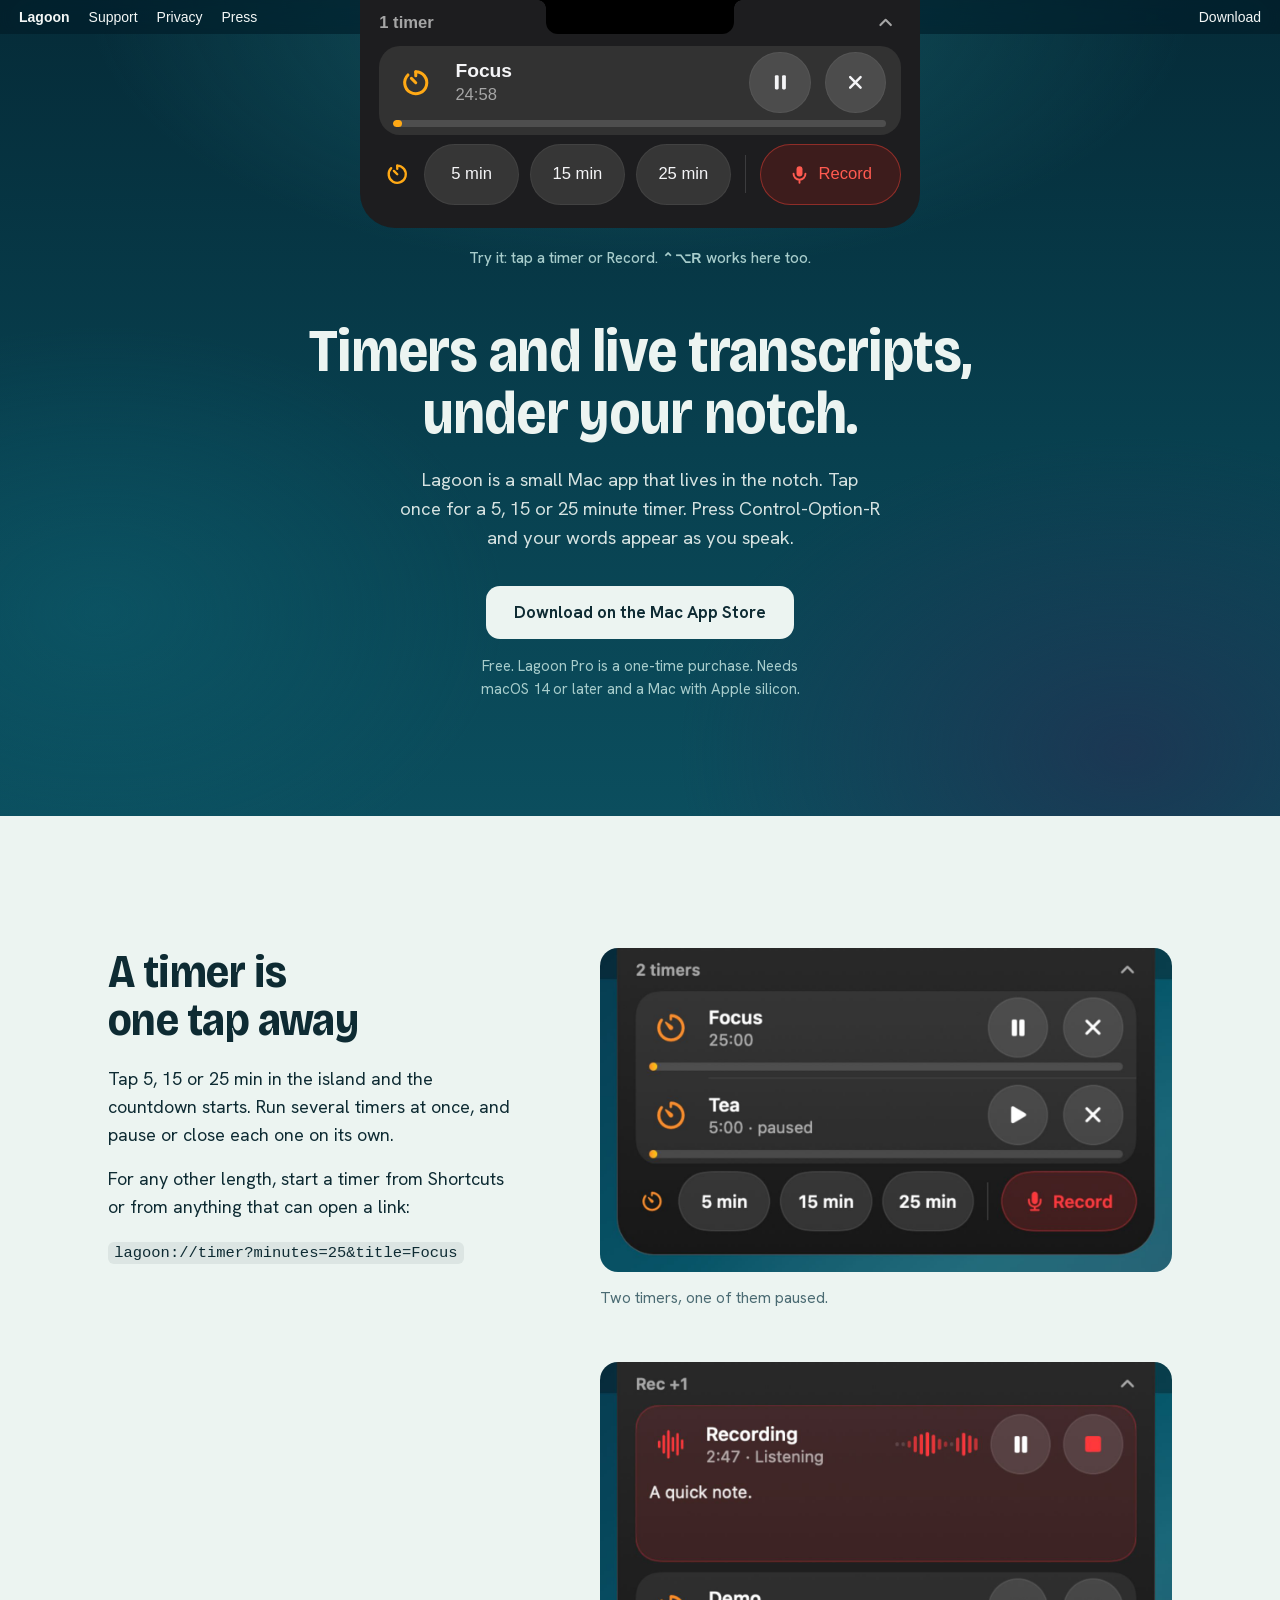
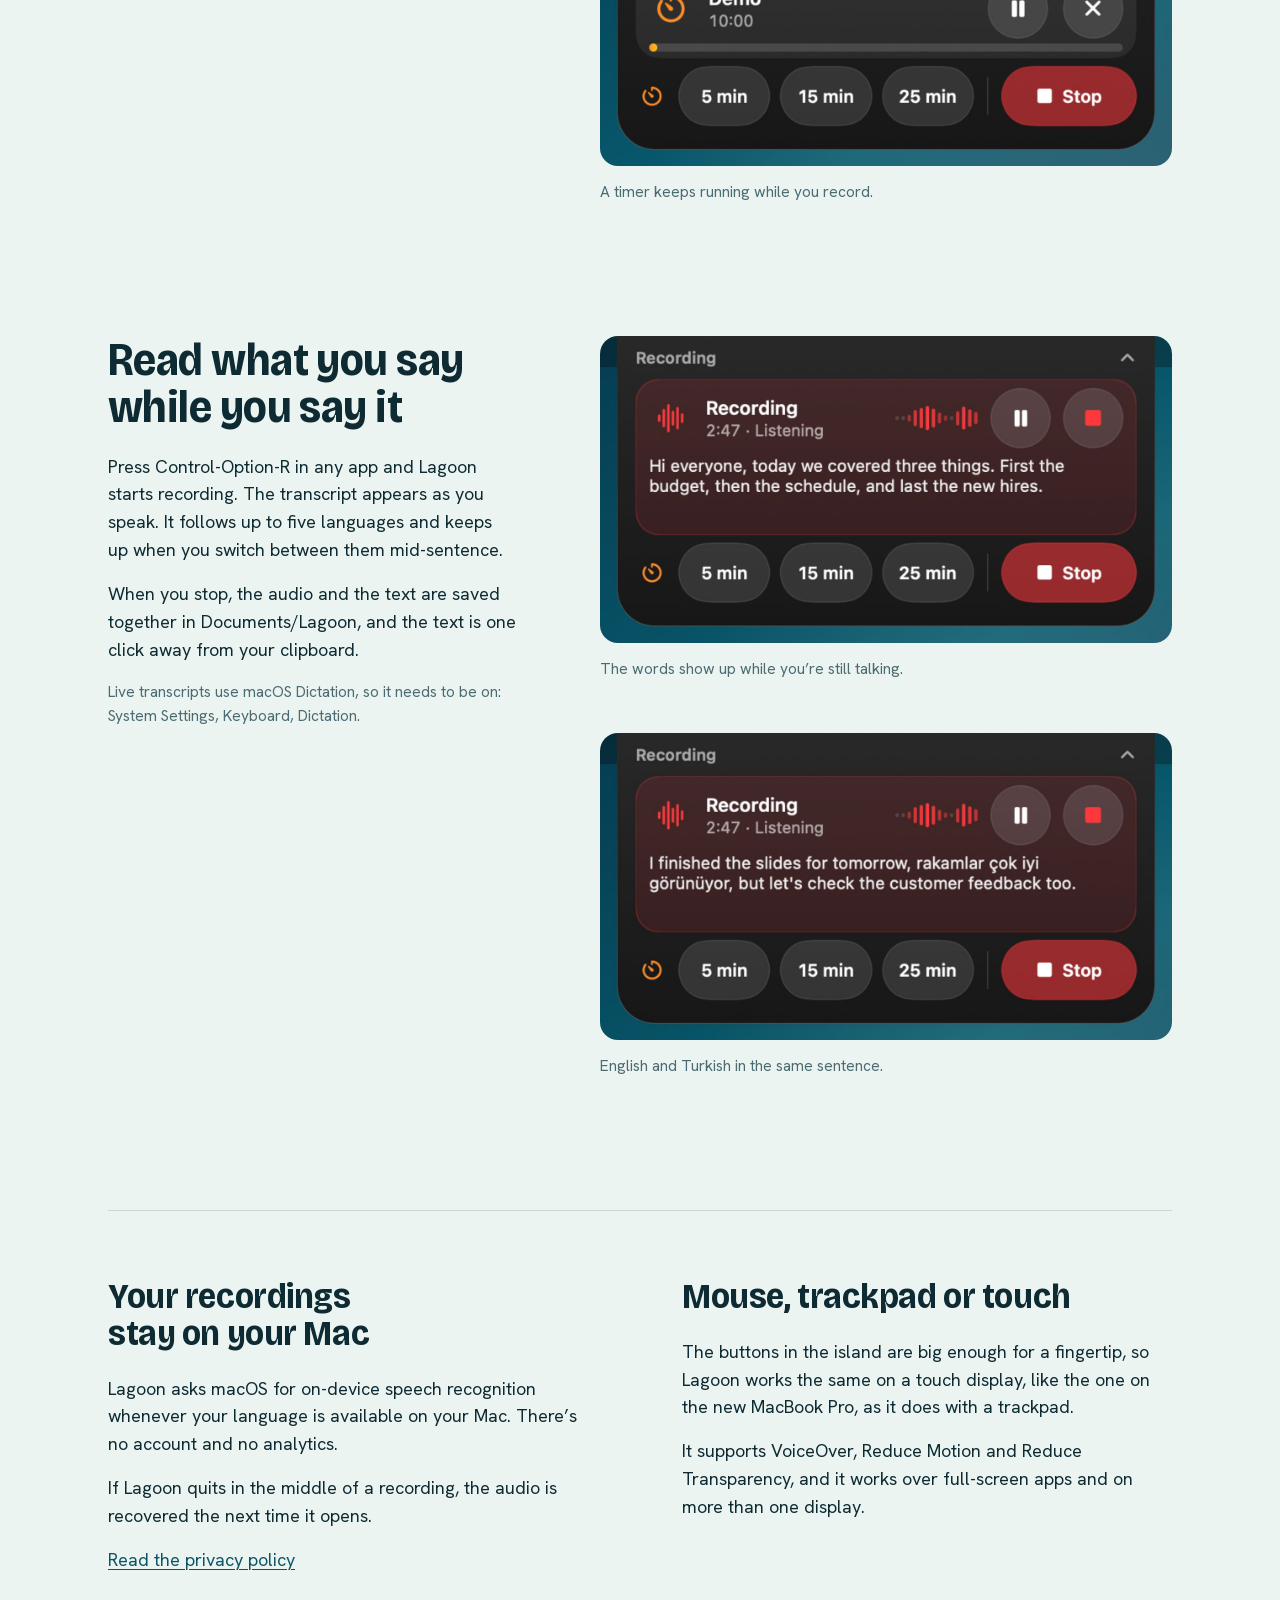
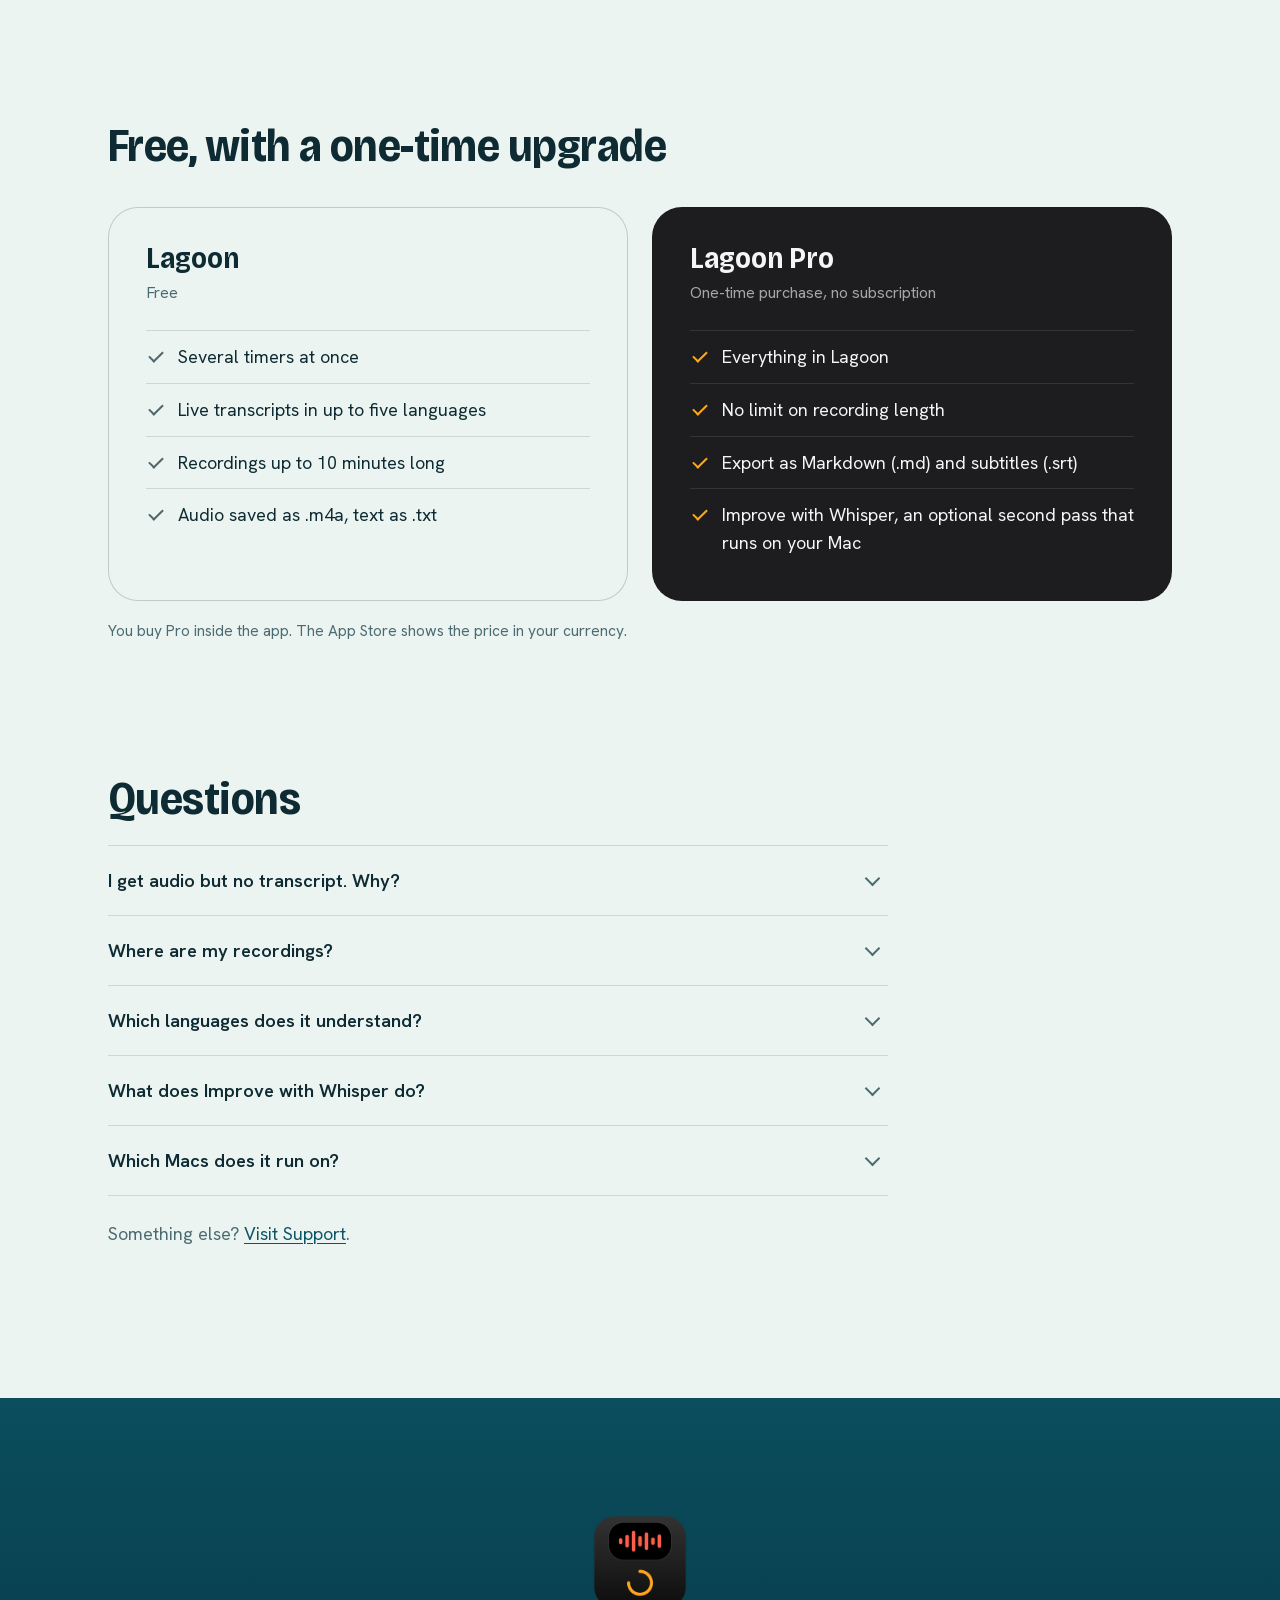
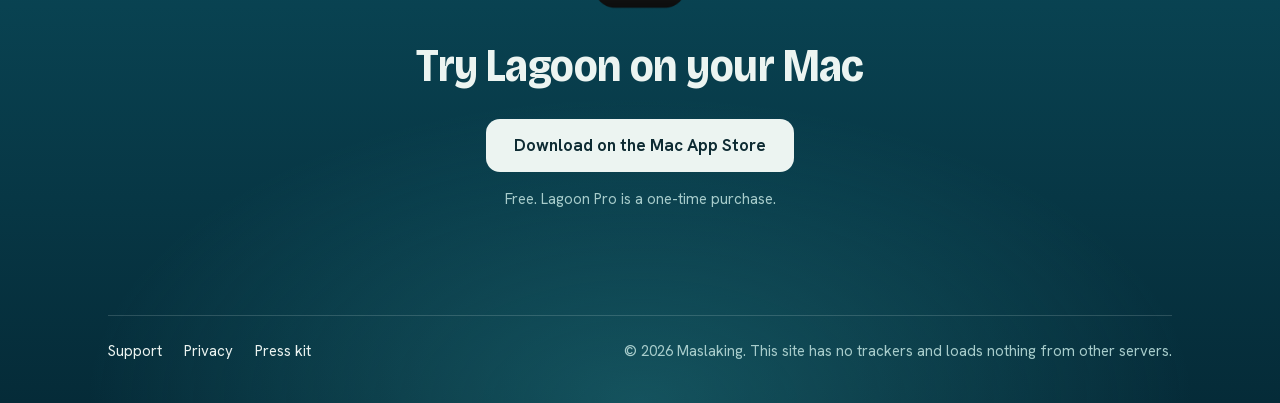
==== commit 5d827c89: "Remove the developer's name from the site The footer and the press kit now credit Maslaking. The sav" ====
--- a/index.html
+++ b/index.html
@@ -90,12 +90,12 @@
     </div>
     <div class="shots">
       <figure>
+        <img src="img/crop-lagoon-2-live.jpg" width="1360" height="731" loading="lazy" alt="A recording in progress, with a short meeting summary appearing as live text.">
+        <figcaption>The words show up while you’re still talking.</figcaption>
+      </figure>
+      <figure>
         <img src="img/crop-lagoon-3-mixed.jpg" width="1360" height="730" loading="lazy" alt="A live transcript that moves from English to Turkish and back within one sentence.">
         <figcaption>English and Turkish in the same sentence.</figcaption>
-      </figure>
-      <figure>
-        <img src="img/crop-lagoon-5-saved.jpg" width="1360" height="730" loading="lazy" alt="A finished recording with its transcript, and buttons to copy the text or open its folder.">
-        <figcaption>A finished recording, saved on your Mac.</figcaption>
       </figure>
     </div>
   </section>
@@ -178,7 +178,7 @@
     <p class="cta-note">Free. Lagoon Pro is a one-time purchase.</p>
     <div class="foot">
       <nav aria-label="Footer"><a href="support.html">Support</a><a href="privacy.html">Privacy</a><a href="press.html">Press kit</a></nav>
-      <p>© 2026 Doruk Kaşoğlu. This site has no trackers and loads nothing from other servers.</p>
+      <p>© 2026 Maslaking. This site has no trackers and loads nothing from other servers.</p>
     </div>
   </div>
 </footer>
